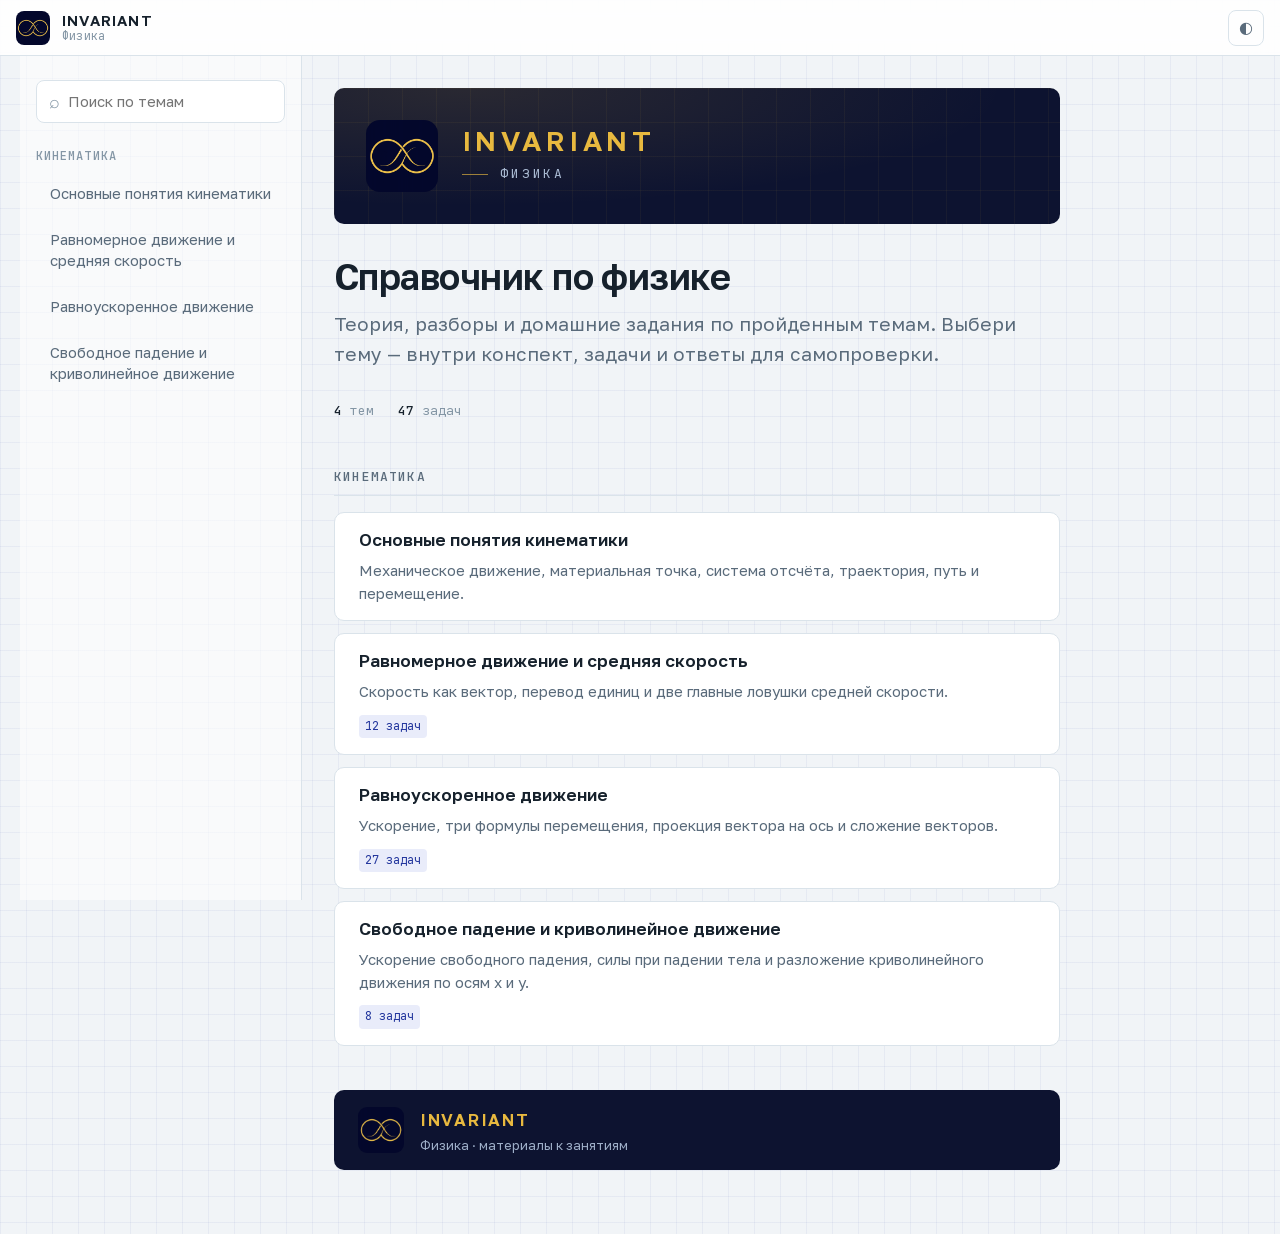
==== docs/index.html @ 94733cb0 "Тема: свободное падение и криволинейное движение Публикация полного проекта (темы, скрипты сборки, C" ====
<!doctype html>
<html lang="ru" class="is-index">
<head>
<meta charset="utf-8">
<meta name="viewport" content="width=device-width, initial-scale=1">
<title>INVARIANT — справочник по физике</title>
<link rel="stylesheet" href="assets/fonts.css">
<link rel="stylesheet" href="assets/style.css">
<link rel="icon" href="assets/img/logo-mark.png">
<link rel="apple-touch-icon" href="assets/img/logo-mark.png">
<meta name="theme-color" content="#0d1330">
</head>
<body>
<header class="topbar">
<button class="icon-btn menu-btn" id="menu-btn" aria-label="Открыть список тем" aria-expanded="false">☰</button>
<a class="brand" href="index.html">
  <img class="brand-logo" src="assets/img/logo-mark.png" alt="" width="34" height="34">
  <span class="brand-text">INVARIANT<span class="brand-sub">Физика</span></span>
</a>
<div class="topbar-right">
<button class="icon-btn" id="theme-btn" aria-label="Сменить оформление">◐</button>
</div>
</header>
<div class="shell">
<nav class="sidebar" id="sidebar" aria-label="Разделы">
<div class="nav-inner">
<label class="search-box">
  <span class="search-icon" aria-hidden="true">⌕</span>
  <input type="search" id="nav-search" placeholder="Поиск по темам" autocomplete="off" aria-label="Поиск по темам">
</label>
<div id="nav-list"><div class="nav-group"><h3>Кинематика</h3><ul><li><a href="t/kinematika/osnovnye-ponyatiya.html">Основные понятия кинематики</a></li><li><a href="t/kinematika/srednyaya-skorost.html">Равномерное движение и средняя скорость</a></li><li><a href="t/kinematika/ravnouskorennoe-dvizhenie.html">Равноускоренное движение</a></li><li><a href="t/kinematika/svobodnoe-padenie-i-krivolineynoe-dvizhenie.html">Свободное падение и криволинейное движение</a></li></ul></div></div>
<p class="nav-empty" id="nav-empty" hidden>Ничего не нашлось</p>
</div>
</nav>
<main class="content">
<div class="cover">
  <img class="cover-logo" src="assets/img/logo-mark.png" alt="" width="72" height="72">
  <div class="cover-text">
    <span class="cover-name">INVARIANT</span>
    <span class="cover-sub">Физика</span>
  </div>
</div>
<div class="hero">
<h1>Справочник по физике</h1>
<p class="lede">Теория, разборы и домашние задания по пройденным темам.
Выбери тему — внутри конспект, задачи и ответы для самопроверки.</p>
<p class="stats"><span><b>4</b> тем</span><span><b>47</b> задач</span></p>
</div>
<section class="index-group"><h2>Кинематика</h2><div class="cards"><a class="card" href="t/kinematika/osnovnye-ponyatiya.html"><span class="card-title">Основные понятия кинематики</span><span class="card-sum">Механическое движение, материальная точка, система отсчёта, траектория, путь и перемещение.</span></a><a class="card" href="t/kinematika/srednyaya-skorost.html"><span class="card-title">Равномерное движение и средняя скорость</span><span class="card-sum">Скорость как вектор, перевод единиц и две главные ловушки средней скорости.</span><span class="card-meta"><span class="chip">12 задач</span></span></a><a class="card" href="t/kinematika/ravnouskorennoe-dvizhenie.html"><span class="card-title">Равноускоренное движение</span><span class="card-sum">Ускорение, три формулы перемещения, проекция вектора на ось и сложение векторов.</span><span class="card-meta"><span class="chip">27 задач</span></span></a><a class="card" href="t/kinematika/svobodnoe-padenie-i-krivolineynoe-dvizhenie.html"><span class="card-title">Свободное падение и криволинейное движение</span><span class="card-sum">Ускорение свободного падения, силы при падении тела и разложение криволинейного движения по осям x и y.</span><span class="card-meta"><span class="chip">8 задач</span></span></a></div></section>
<aside class="signature">
<img class="sig-logo" src="assets/img/logo-mark.png" alt="" width="46" height="46">
<div class="sig-text">
  <span class="sig-name">INVARIANT</span>
  <span class="sig-sub">Физика · материалы к занятиям</span>
</div>
</aside>
</main>
</div>
<div class="scrim" id="scrim" hidden></div>
<script src="assets/app.js"></script>
</body>
</html>
---- docs/assets/fonts.css ----
/* cyrillic-ext */
@font-face {
  font-family: 'Golos Text';
  font-style: normal;
  font-weight: 400;
  font-display: swap;
  src: url(fonts/golos-b06cf9da.woff2) format('woff2');
  unicode-range: U+0460-052F, U+1C80-1C8A, U+20B4, U+2DE0-2DFF, U+A640-A69F, U+FE2E-FE2F;
}
/* cyrillic */
@font-face {
  font-family: 'Golos Text';
  font-style: normal;
  font-weight: 400;
  font-display: swap;
  src: url(fonts/golos-721d016b.woff2) format('woff2');
  unicode-range: U+0301, U+0400-045F, U+0490-0491, U+04B0-04B1, U+2116;
}
/* latin-ext */
@font-face {
  font-family: 'Golos Text';
  font-style: normal;
  font-weight: 400;
  font-display: swap;
  src: url(fonts/golos-52fc06f2.woff2) format('woff2');
  unicode-range: U+0100-02BA, U+02BD-02C5, U+02C7-02CC, U+02CE-02D7, U+02DD-02FF, U+0304, U+0308, U+0329, U+1D00-1DBF, U+1E00-1E9F, U+1EF2-1EFF, U+2020, U+20A0-20AB, U+20AD-20C0, U+2113, U+2C60-2C7F, U+A720-A7FF;
}
/* latin */
@font-face {
  font-family: 'Golos Text';
  font-style: normal;
  font-weight: 400;
  font-display: swap;
  src: url(fonts/golos-65c68b11.woff2) format('woff2');
  unicode-range: U+0000-00FF, U+0131, U+0152-0153, U+02BB-02BC, U+02C6, U+02DA, U+02DC, U+0304, U+0308, U+0329, U+2000-206F, U+20AC, U+2122, U+2191, U+2193, U+2212, U+2215, U+FEFF, U+FFFD;
}
/* cyrillic-ext */
@font-face {
  font-family: 'Golos Text';
  font-style: normal;
  font-weight: 500;
  font-display: swap;
  src: url(fonts/golos-b06cf9da.woff2) format('woff2');
  unicode-range: U+0460-052F, U+1C80-1C8A, U+20B4, U+2DE0-2DFF, U+A640-A69F, U+FE2E-FE2F;
}
/* cyrillic */
@font-face {
  font-family: 'Golos Text';
  font-style: normal;
  font-weight: 500;
  font-display: swap;
  src: url(fonts/golos-721d016b.woff2) format('woff2');
  unicode-range: U+0301, U+0400-045F, U+0490-0491, U+04B0-04B1, U+2116;
}
/* latin-ext */
@font-face {
  font-family: 'Golos Text';
  font-style: normal;
  font-weight: 500;
  font-display: swap;
  src: url(fonts/golos-52fc06f2.woff2) format('woff2');
  unicode-range: U+0100-02BA, U+02BD-02C5, U+02C7-02CC, U+02CE-02D7, U+02DD-02FF, U+0304, U+0308, U+0329, U+1D00-1DBF, U+1E00-1E9F, U+1EF2-1EFF, U+2020, U+20A0-20AB, U+20AD-20C0, U+2113, U+2C60-2C7F, U+A720-A7FF;
}
/* latin */
@font-face {
  font-family: 'Golos Text';
  font-style: normal;
  font-weight: 500;
  font-display: swap;
  src: url(fonts/golos-65c68b11.woff2) format('woff2');
  unicode-range: U+0000-00FF, U+0131, U+0152-0153, U+02BB-02BC, U+02C6, U+02DA, U+02DC, U+0304, U+0308, U+0329, U+2000-206F, U+20AC, U+2122, U+2191, U+2193, U+2212, U+2215, U+FEFF, U+FFFD;
}
/* cyrillic-ext */
@font-face {
  font-family: 'Golos Text';
  font-style: normal;
  font-weight: 600;
  font-display: swap;
  src: url(fonts/golos-b06cf9da.woff2) format('woff2');
  unicode-range: U+0460-052F, U+1C80-1C8A, U+20B4, U+2DE0-2DFF, U+A640-A69F, U+FE2E-FE2F;
}
/* cyrillic */
@font-face {
  font-family: 'Golos Text';
  font-style: normal;
  font-weight: 600;
  font-display: swap;
  src: url(fonts/golos-721d016b.woff2) format('woff2');
  unicode-range: U+0301, U+0400-045F, U+0490-0491, U+04B0-04B1, U+2116;
}
/* latin-ext */
@font-face {
  font-family: 'Golos Text';
  font-style: normal;
  font-weight: 600;
  font-display: swap;
  src: url(fonts/golos-52fc06f2.woff2) format('woff2');
  unicode-range: U+0100-02BA, U+02BD-02C5, U+02C7-02CC, U+02CE-02D7, U+02DD-02FF, U+0304, U+0308, U+0329, U+1D00-1DBF, U+1E00-1E9F, U+1EF2-1EFF, U+2020, U+20A0-20AB, U+20AD-20C0, U+2113, U+2C60-2C7F, U+A720-A7FF;
}
/* latin */
@font-face {
  font-family: 'Golos Text';
  font-style: normal;
  font-weight: 600;
  font-display: swap;
  src: url(fonts/golos-65c68b11.woff2) format('woff2');
  unicode-range: U+0000-00FF, U+0131, U+0152-0153, U+02BB-02BC, U+02C6, U+02DA, U+02DC, U+0304, U+0308, U+0329, U+2000-206F, U+20AC, U+2122, U+2191, U+2193, U+2212, U+2215, U+FEFF, U+FFFD;
}
/* cyrillic-ext */
@font-face {
  font-family: 'Golos Text';
  font-style: normal;
  font-weight: 700;
  font-display: swap;
  src: url(fonts/golos-b06cf9da.woff2) format('woff2');
  unicode-range: U+0460-052F, U+1C80-1C8A, U+20B4, U+2DE0-2DFF, U+A640-A69F, U+FE2E-FE2F;
}
/* cyrillic */
@font-face {
  font-family: 'Golos Text';
  font-style: normal;
  font-weight: 700;
  font-display: swap;
  src: url(fonts/golos-721d016b.woff2) format('woff2');
  unicode-range: U+0301, U+0400-045F, U+0490-0491, U+04B0-04B1, U+2116;
}
/* latin-ext */
@font-face {
  font-family: 'Golos Text';
  font-style: normal;
  font-weight: 700;
  font-display: swap;
  src: url(fonts/golos-52fc06f2.woff2) format('woff2');
  unicode-range: U+0100-02BA, U+02BD-02C5, U+02C7-02CC, U+02CE-02D7, U+02DD-02FF, U+0304, U+0308, U+0329, U+1D00-1DBF, U+1E00-1E9F, U+1EF2-1EFF, U+2020, U+20A0-20AB, U+20AD-20C0, U+2113, U+2C60-2C7F, U+A720-A7FF;
}
/* latin */
@font-face {
  font-family: 'Golos Text';
  font-style: normal;
  font-weight: 700;
  font-display: swap;
  src: url(fonts/golos-65c68b11.woff2) format('woff2');
  unicode-range: U+0000-00FF, U+0131, U+0152-0153, U+02BB-02BC, U+02C6, U+02DA, U+02DC, U+0304, U+0308, U+0329, U+2000-206F, U+20AC, U+2122, U+2191, U+2193, U+2212, U+2215, U+FEFF, U+FFFD;
}
/* cyrillic-ext */
@font-face {
  font-family: 'JetBrains Mono';
  font-style: normal;
  font-weight: 400;
  font-display: swap;
  src: url(fonts/jbmono-982bf4a9.woff2) format('woff2');
  unicode-range: U+0460-052F, U+1C80-1C8A, U+20B4, U+2DE0-2DFF, U+A640-A69F, U+FE2E-FE2F;
}
/* cyrillic */
@font-face {
  font-family: 'JetBrains Mono';
  font-style: normal;
  font-weight: 400;
  font-display: swap;
  src: url(fonts/jbmono-ffa6bbab.woff2) format('woff2');
  unicode-range: U+0301, U+0400-045F, U+0490-0491, U+04B0-04B1, U+2116;
}
/* greek */
@font-face {
  font-family: 'JetBrains Mono';
  font-style: normal;
  font-weight: 400;
  font-display: swap;
  src: url(fonts/jbmono-9cb20f35.woff2) format('woff2');
  unicode-range: U+0370-0377, U+037A-037F, U+0384-038A, U+038C, U+038E-03A1, U+03A3-03FF;
}
/* vietnamese */
@font-face {
  font-family: 'JetBrains Mono';
  font-style: normal;
  font-weight: 400;
  font-display: swap;
  src: url(fonts/jbmono-8ea5e194.woff2) format('woff2');
  unicode-range: U+0102-0103, U+0110-0111, U+0128-0129, U+0168-0169, U+01A0-01A1, U+01AF-01B0, U+0300-0301, U+0303-0304, U+0308-0309, U+0323, U+0329, U+1EA0-1EF9, U+20AB;
}
/* latin-ext */
@font-face {
  font-family: 'JetBrains Mono';
  font-style: normal;
  font-weight: 400;
  font-display: swap;
  src: url(fonts/jbmono-76306ee8.woff2) format('woff2');
  unicode-range: U+0100-02BA, U+02BD-02C5, U+02C7-02CC, U+02CE-02D7, U+02DD-02FF, U+0304, U+0308, U+0329, U+1D00-1DBF, U+1E00-1E9F, U+1EF2-1EFF, U+2020, U+20A0-20AB, U+20AD-20C0, U+2113, U+2C60-2C7F, U+A720-A7FF;
}
/* latin */
@font-face {
  font-family: 'JetBrains Mono';
  font-style: normal;
  font-weight: 400;
  font-display: swap;
  src: url(fonts/jbmono-1cd702cd.woff2) format('woff2');
  unicode-range: U+0000-00FF, U+0131, U+0152-0153, U+02BB-02BC, U+02C6, U+02DA, U+02DC, U+0304, U+0308, U+0329, U+2000-206F, U+20AC, U+2122, U+2191, U+2193, U+2212, U+2215, U+FEFF, U+FFFD;
}
/* cyrillic-ext */
@font-face {
  font-family: 'JetBrains Mono';
  font-style: normal;
  font-weight: 500;
  font-display: swap;
  src: url(fonts/jbmono-982bf4a9.woff2) format('woff2');
  unicode-range: U+0460-052F, U+1C80-1C8A, U+20B4, U+2DE0-2DFF, U+A640-A69F, U+FE2E-FE2F;
}
/* cyrillic */
@font-face {
  font-family: 'JetBrains Mono';
  font-style: normal;
  font-weight: 500;
  font-display: swap;
  src: url(fonts/jbmono-ffa6bbab.woff2) format('woff2');
  unicode-range: U+0301, U+0400-045F, U+0490-0491, U+04B0-04B1, U+2116;
}
/* greek */
@font-face {
  font-family: 'JetBrains Mono';
  font-style: normal;
  font-weight: 500;
  font-display: swap;
  src: url(fonts/jbmono-9cb20f35.woff2) format('woff2');
  unicode-range: U+0370-0377, U+037A-037F, U+0384-038A, U+038C, U+038E-03A1, U+03A3-03FF;
}
/* vietnamese */
@font-face {
  font-family: 'JetBrains Mono';
  font-style: normal;
  font-weight: 500;
  font-display: swap;
  src: url(fonts/jbmono-8ea5e194.woff2) format('woff2');
  unicode-range: U+0102-0103, U+0110-0111, U+0128-0129, U+0168-0169, U+01A0-01A1, U+01AF-01B0, U+0300-0301, U+0303-0304, U+0308-0309, U+0323, U+0329, U+1EA0-1EF9, U+20AB;
}
/* latin-ext */
@font-face {
  font-family: 'JetBrains Mono';
  font-style: normal;
  font-weight: 500;
  font-display: swap;
  src: url(fonts/jbmono-76306ee8.woff2) format('woff2');
  unicode-range: U+0100-02BA, U+02BD-02C5, U+02C7-02CC, U+02CE-02D7, U+02DD-02FF, U+0304, U+0308, U+0329, U+1D00-1DBF, U+1E00-1E9F, U+1EF2-1EFF, U+2020, U+20A0-20AB, U+20AD-20C0, U+2113, U+2C60-2C7F, U+A720-A7FF;
}
/* latin */
@font-face {
  font-family: 'JetBrains Mono';
  font-style: normal;
  font-weight: 500;
  font-display: swap;
  src: url(fonts/jbmono-1cd702cd.woff2) format('woff2');
  unicode-range: U+0000-00FF, U+0131, U+0152-0153, U+02BB-02BC, U+02C6, U+02DA, U+02DC, U+0304, U+0308, U+0329, U+2000-206F, U+20AC, U+2122, U+2191, U+2193, U+2212, U+2215, U+FEFF, U+FFFD;
}
---- docs/assets/style.css ----
/* ============================================================
   Справочник по физике — оформление
   Палитра: холодная бумага, графитовые чернила, ультрамарин,
   охра для ответов.
   ============================================================ */

:root {
  --paper:        #f1f4f7;
  --surface:      #ffffff;
  --surface-2:    #f7f9fb;
  --ink:          #16212c;
  --ink-soft:     #5a6b7b;
  --ink-faint:    #8496a5;
  --line:         #dae3ea;
  --line-soft:    #e8eef3;
  --accent:       #24379e;
  --accent-soft:  #e9ecfa;
  --ochre:        #8f4d0e;
  --ochre-soft:   #fbf1e4;
  --ochre-line:   #e6d0b4;
  --grid:         rgba(36, 55, 158, .055);

  /* Фирменные цвета INVARIANT — одинаковы в обеих темах */
  --brand-navy:   #0d1330;
  --brand-gold:   #e8b93f;

  --font-text: 'Golos Text', -apple-system, BlinkMacSystemFont, 'Segoe UI', system-ui, sans-serif;
  --font-mono: 'JetBrains Mono', ui-monospace, 'SF Mono', Menlo, monospace;

  --fs-xs:   .75rem;
  --fs-sm:   .8125rem;
  --fs-ui:   .9375rem;
  --fs-base: 1.0625rem;
  --fs-lg:   1.1875rem;
  --fs-h3:   1.25rem;
  --fs-h2:   1.5rem;
  --fs-h1:   2rem;

  --sp-1: .25rem;  --sp-2: .5rem;   --sp-3: .75rem;
  --sp-4: 1rem;    --sp-5: 1.5rem;  --sp-6: 2rem;
  --sp-7: 2.75rem; --sp-8: 4rem;

  --radius: 10px;
  --topbar-h: 56px;
  --sidebar-w: 282px;
  --measure: 66ch;
}

/* ---- тёмная тема: только токены -------------------------- */

@media (prefers-color-scheme: dark) {
  :root {
    --paper:       #0c1218;
    --surface:     #121b24;
    --surface-2:   #16212b;
    --ink:         #d9e3ec;
    --ink-soft:    #8ea0b1;
    --ink-faint:   #6b7d8d;
    --line:        #24313d;
    --line-soft:   #1c2833;
    --accent:      #93a8ff;
    --accent-soft: #1a2340;
    --ochre:       #dc9a5c;
    --ochre-soft:  #241b12;
    --ochre-line:  #3d2e1d;
    --grid:        rgba(147, 168, 255, .05);
  }
}

:root[data-theme="dark"] {
  --paper:       #0c1218;
  --surface:     #121b24;
  --surface-2:   #16212b;
  --ink:         #d9e3ec;
  --ink-soft:    #8ea0b1;
  --ink-faint:   #6b7d8d;
  --line:        #24313d;
  --line-soft:   #1c2833;
  --accent:      #93a8ff;
  --accent-soft: #1a2340;
  --ochre:       #dc9a5c;
  --ochre-soft:  #241b12;
  --ochre-line:  #3d2e1d;
  --grid:        rgba(147, 168, 255, .05);
}

:root[data-theme="light"] {
  --paper:       #f1f4f7;
  --surface:     #ffffff;
  --surface-2:   #f7f9fb;
  --ink:         #16212c;
  --ink-soft:    #5a6b7b;
  --ink-faint:   #8496a5;
  --line:        #dae3ea;
  --line-soft:   #e8eef3;
  --accent:      #24379e;
  --accent-soft: #e9ecfa;
  --ochre:       #8f4d0e;
  --ochre-soft:  #fbf1e4;
  --ochre-line:  #e6d0b4;
  --grid:        rgba(36, 55, 158, .055);
}

/* ---- основа ---------------------------------------------- */

* { box-sizing: border-box; }

body {
  margin: 0;
  background-color: var(--paper);
  background-image:
    repeating-linear-gradient(to right,  var(--grid) 0 1px, transparent 1px 26px),
    repeating-linear-gradient(to bottom, var(--grid) 0 1px, transparent 1px 26px);
  color: var(--ink);
  font-family: var(--font-text);
  font-size: var(--fs-base);
  line-height: 1.65;
  -webkit-font-smoothing: antialiased;
  text-rendering: optimizeLegibility;
}

a { color: var(--accent); text-decoration-thickness: 1px; text-underline-offset: 2px; }

:focus-visible {
  outline: 2px solid var(--accent);
  outline-offset: 2px;
  border-radius: 3px;
}

/* ---- верхняя панель -------------------------------------- */

.topbar {
  position: sticky;
  top: 0;
  z-index: 40;
  height: var(--topbar-h);
  display: flex;
  align-items: center;
  gap: var(--sp-3);
  padding: 0 var(--sp-4);
  background: color-mix(in srgb, var(--surface) 88%, transparent);
  backdrop-filter: blur(10px);
  border-bottom: 1px solid var(--line);
}

.brand {
  display: flex;
  align-items: center;
  gap: var(--sp-3);
  text-decoration: none;
  color: var(--ink);
  font-weight: 600;
}

.brand-logo {
  width: 34px;
  height: 34px;
  flex: none;
  border-radius: 8px;
  display: block;
}

.brand-text { display: flex; flex-direction: column; line-height: 1.2; }
.brand > .brand-text { letter-spacing: .08em; font-size: var(--fs-ui); }
.brand-sub {
  font-family: var(--font-mono);
  font-size: var(--fs-xs);
  font-weight: 400;
  color: var(--ink-faint);
  letter-spacing: .02em;
}

.topbar-right { margin-left: auto; display: flex; gap: var(--sp-2); }

.icon-btn {
  width: 36px; height: 36px;
  display: grid; place-items: center;
  background: transparent;
  border: 1px solid var(--line);
  border-radius: 8px;
  color: var(--ink-soft);
  font-size: 1rem;
  cursor: pointer;
  transition: background .15s, color .15s, border-color .15s;
}
.icon-btn:hover { background: var(--surface-2); color: var(--ink); border-color: var(--ink-faint); }

.menu-btn { display: none; }

/* ---- каркас ---------------------------------------------- */

.shell {
  display: grid;
  grid-template-columns: var(--sidebar-w) minmax(0, 1fr);
  align-items: start;
  max-width: 1240px;
  margin: 0 auto;
}

/* ---- боковая навигация ----------------------------------- */

.sidebar {
  position: sticky;
  top: var(--topbar-h);
  height: calc(100vh - var(--topbar-h));
  overflow-y: auto;
  border-right: 1px solid var(--line);
  padding: var(--sp-5) var(--sp-4) var(--sp-6);
  background: color-mix(in srgb, var(--surface) 55%, transparent);
}

.nav-inner { display: flex; flex-direction: column; gap: var(--sp-5); }

.search-box {
  display: flex;
  align-items: center;
  gap: var(--sp-2);
  padding: 0 var(--sp-3);
  background: var(--surface);
  border: 1px solid var(--line);
  border-radius: 8px;
}
.search-box:focus-within { border-color: var(--accent); box-shadow: 0 0 0 3px var(--accent-soft); }
.search-icon { color: var(--ink-faint); font-size: 1.1rem; }
#nav-search {
  flex: 1;
  min-width: 0;
  padding: var(--sp-2) 0;
  border: 0;
  background: transparent;
  color: var(--ink);
  font: inherit;
  font-size: var(--fs-ui);
}
#nav-search:focus { outline: none; }
#nav-search::-webkit-search-cancel-button { filter: grayscale(1) opacity(.5); }

.nav-group + .nav-group { margin-top: var(--sp-5); }

.nav-group h3 {
  margin: 0 0 var(--sp-2);
  font-family: var(--font-mono);
  font-size: var(--fs-xs);
  font-weight: 500;
  letter-spacing: .09em;
  text-transform: uppercase;
  color: var(--ink-faint);
}

.nav-group ul { list-style: none; margin: 0; padding: 0; display: flex; flex-direction: column; gap: 1px; }

.nav-group a {
  display: block;
  padding: var(--sp-2) var(--sp-3);
  border-radius: 7px;
  color: var(--ink-soft);
  font-size: var(--fs-ui);
  line-height: 1.4;
  text-decoration: none;
  border-left: 2px solid transparent;
  transition: background .13s, color .13s;
}
.nav-group a:hover { background: var(--surface-2); color: var(--ink); }
.nav-group a.active {
  background: var(--accent-soft);
  color: var(--accent);
  border-left-color: var(--accent);
  font-weight: 500;
}

.nav-empty {
  margin: 0;
  font-size: var(--fs-ui);
  color: var(--ink-faint);
}

/* ---- контент --------------------------------------------- */

.content {
  min-width: 0;
  padding: var(--sp-6) var(--sp-6) var(--sp-8);
}

.topic, .hero, .index-group { max-width: var(--measure); }

.eyebrow {
  margin: 0 0 var(--sp-2);
  font-family: var(--font-mono);
  font-size: var(--fs-xs);
  letter-spacing: .09em;
  text-transform: uppercase;
  color: var(--ink-faint);
}

h1 {
  margin: 0 0 var(--sp-3);
  font-size: var(--fs-h1);
  font-weight: 600;
  line-height: 1.15;
  letter-spacing: -.015em;
  text-wrap: balance;
}

.lede {
  margin: 0 0 var(--sp-6);
  font-size: var(--fs-lg);
  line-height: 1.55;
  color: var(--ink-soft);
  text-wrap: pretty;
}

.theory h2, .theory h3, .theory h4 {
  margin: var(--sp-6) 0 var(--sp-3);
  font-weight: 600;
  line-height: 1.25;
  text-wrap: balance;
}
.theory h2 { font-size: var(--fs-h2); }
.theory h3 {
  font-size: var(--fs-h3);
  padding-top: var(--sp-4);
  border-top: 1px solid var(--line-soft);
}
.theory h4 { font-size: var(--fs-lg); }
.theory > *:first-child { margin-top: 0; }

p { margin: 0 0 var(--sp-4); text-wrap: pretty; }

ul, ol { margin: 0 0 var(--sp-4); padding-left: 1.4em; }
li { margin-bottom: var(--sp-2); }
li::marker { color: var(--ink-faint); }

strong { font-weight: 600; }

code {
  font-family: var(--font-mono);
  font-size: .9em;
  padding: .1em .35em;
  background: var(--surface-2);
  border: 1px solid var(--line-soft);
  border-radius: 4px;
}

/* ---- вынос («заметка на полях») -------------------------- */

.note {
  margin: var(--sp-5) 0;
  padding: var(--sp-4) var(--sp-5);
  background: var(--surface);
  border: 1px solid var(--line);
  border-left: 3px solid var(--accent);
  border-radius: 0 var(--radius) var(--radius) 0;
  color: var(--ink-soft);
  font-size: var(--fs-ui);
}
.note > *:last-child { margin-bottom: 0; }
.note .math-block { margin: var(--sp-3) 0; padding: 0; border: 0; background: none; }

/* ---- формулы --------------------------------------------- */

.math {
  font-family: var(--font-mono);
  font-size: .95em;
  white-space: nowrap;
  line-height: 1;               /* дробь в строке не раздвигает абзац */
}

.math-block {
  margin: var(--sp-5) 0;
  padding: var(--sp-5);
  background: var(--surface);
  border: 1px solid var(--line);
  border-radius: var(--radius);
  font-family: var(--font-mono);
  font-size: 1.125rem;
  line-height: 1;
  text-align: center;
  overflow-x: auto;
  overflow-y: hidden;
}

/* Дробь центрируется по математической оси: середина дроби садится на
   середину x-height соседних символов, поэтому «=» оказывается ровно
   напротив дробной черты. */
.m-frac {
  display: inline-flex;
  flex-direction: column;
  align-items: center;
  justify-content: center;
  vertical-align: middle;
  margin: 0 .22em;
  line-height: 1.2;
  text-align: center;
}
.m-num { padding: 0 .35em .12em; border-bottom: 1.3px solid currentColor; }
.m-den { padding: .12em .35em 0; }

.m-sqrt { display: inline-flex; align-items: stretch; vertical-align: middle; }
.m-radic { font-size: 1.15em; line-height: 1.1; }
.m-rad { border-top: 1.3px solid currentColor; padding: .12em .18em 0; margin-left: -.06em; }

/* Стрелка вектора: отдельным слоем над символом, базовая линия не съезжает */
.m-vec { position: relative; display: inline-block; }
.m-vec::after {
  content: "→";
  position: absolute;
  left: 0; right: 0;
  top: -.58em;
  font-size: .6em;
  line-height: 1;
  text-align: center;
  transform: scaleX(1.25);
  pointer-events: none;
}

/* Единицы измерения: [м/с] */
.unit {
  font-family: var(--font-mono);
  font-size: .82em;
  color: var(--ink-faint);
  white-space: nowrap;
  margin-left: .5em;
}

.m-text { font-family: var(--font-text); font-size: .95em; }
.m-gap   { display: inline-block; width: 2.2em; }
.m-gap-s { display: inline-block; width: 1.1em; }
.m-thin  { display: inline-block; width: .18em; }

.math sub, .math sup,
.math-block sub, .math-block sup { font-size: .68em; line-height: 0; }

/* ---- рисунки --------------------------------------------- */

.fig {
  margin: var(--sp-5) 0;
  padding: var(--sp-4) var(--sp-4) var(--sp-3);
  background: var(--surface);
  border: 1px solid var(--line);
  border-radius: var(--radius);
}

.fig svg {
  display: block;
  width: 100%;
  height: auto;
  color: var(--ink);
  overflow: visible;
}

.fig figcaption {
  margin-top: var(--sp-3);
  padding-top: var(--sp-3);
  border-top: 1px solid var(--line-soft);
  font-size: var(--fs-sm);
  line-height: 1.45;
  color: var(--ink-faint);
  text-wrap: pretty;
}

.fig-line   { stroke: currentColor; stroke-width: 2; stroke-linecap: round; fill: none; }
.fig-accent { stroke: var(--accent); stroke-width: 2.2; stroke-linecap: round; fill: none; }
.fig-fill        { fill: currentColor; stroke: none; }
.fig-fill-accent { fill: var(--accent); stroke: none; }

/* Стрелки задаются атрибутом marker-end прямо в SVG: url(#…) из внешнего
   CSS-файла резолвится относительно самой таблицы стилей и не находит маркер. */

.fig-t {
  fill: var(--ink-soft);
  stroke: none;
  font-family: var(--font-text);
  font-size: 13px;
}
.fig-t-mid { text-anchor: middle; }
.fig-t-accent { fill: var(--accent); }

/* ---- таблицы --------------------------------------------- */

.table-wrap { margin: var(--sp-5) 0; overflow-x: auto; }

table {
  width: 100%;
  border-collapse: collapse;
  font-size: var(--fs-ui);
}

th, td {
  padding: var(--sp-3);
  text-align: left;
  vertical-align: top;
  border-bottom: 1px solid var(--line-soft);
}

thead th {
  border-bottom: 2px solid var(--line);
  font-family: var(--font-mono);
  font-size: var(--fs-xs);
  font-weight: 500;
  letter-spacing: .05em;
  text-transform: uppercase;
  color: var(--ink-soft);
  white-space: nowrap;
}

tbody tr:last-child td { border-bottom: 0; }
tbody td:first-child { font-weight: 500; }

/* ---- задачи ---------------------------------------------- */

.tasks { margin-top: var(--sp-7); }

.section-head {
  display: flex;
  align-items: baseline;
  justify-content: space-between;
  gap: var(--sp-3);
  margin: 0 0 var(--sp-5);
  padding-bottom: var(--sp-3);
  border-bottom: 2px solid var(--ink);
  font-size: var(--fs-h2);
  font-weight: 600;
}
.section-kicker { letter-spacing: -.01em; }
.task-count {
  font-family: var(--font-mono);
  font-size: var(--fs-sm);
  font-weight: 400;
  color: var(--ink-faint);
  font-variant-numeric: tabular-nums;
  white-space: nowrap;
}

.task-group {
  margin: var(--sp-6) 0 var(--sp-4);
  font-family: var(--font-mono);
  font-size: var(--fs-sm);
  font-weight: 500;
  letter-spacing: .05em;
  text-transform: uppercase;
  color: var(--ink-soft);
}

.task {
  display: grid;
  grid-template-columns: 2.5rem minmax(0, 1fr);
  gap: var(--sp-3);
  padding: var(--sp-4) 0;
  border-top: 1px solid var(--line-soft);
}
.task:first-of-type { border-top: 0; }

.task-num {
  font-family: var(--font-mono);
  font-size: var(--fs-sm);
  font-variant-numeric: tabular-nums;
  color: var(--accent);
  padding-top: .2em;
}

.task-body { min-width: 0; }

/* ---- ответы ---------------------------------------------- */

.answers { margin-top: var(--sp-7); }

.answers-toggle {
  width: 100%;
  display: flex;
  align-items: center;
  gap: var(--sp-3);
  padding: var(--sp-4) var(--sp-5);
  background: var(--ochre-soft);
  border: 1px solid var(--ochre-line);
  border-radius: var(--radius);
  color: var(--ochre);
  font: inherit;
  text-align: left;
  cursor: pointer;
  transition: border-color .15s;
}
.answers-toggle:hover { border-color: var(--ochre); }

.answers-label { font-weight: 600; }
.answers-hint {
  font-size: var(--fs-sm);
  color: var(--ink-faint);
  margin-left: auto;
}
.chev { transition: transform .2s ease; font-size: .85em; }
.answers-toggle[aria-expanded="true"] .chev { transform: rotate(180deg); }
.answers-toggle[aria-expanded="true"] { border-radius: var(--radius) var(--radius) 0 0; }

.answers-list {
  list-style: none;
  margin: 0;
  padding: var(--sp-4) var(--sp-5);
  border: 1px solid var(--ochre-line);
  border-top: 0;
  border-radius: 0 0 var(--radius) var(--radius);
  background: var(--surface);
}
.answers-list li {
  display: grid;
  grid-template-columns: 2rem minmax(0, 1fr);
  gap: var(--sp-3);
  padding: var(--sp-2) 0;
  margin: 0;
  border-top: 1px solid var(--line-soft);
}
.answers-list li:first-child { border-top: 0; }
.ans-num {
  font-family: var(--font-mono);
  font-size: var(--fs-sm);
  font-variant-numeric: tabular-nums;
  color: var(--ochre);
  padding-top: .15em;
}
.ans-body { min-width: 0; }

/* ---- подвал ---------------------------------------------- */

.page-foot {
  display: flex;
  align-items: center;
  justify-content: space-between;
  gap: var(--sp-4);
  max-width: var(--measure);
  margin-top: var(--sp-8);
  padding-top: var(--sp-4);
  border-top: 1px solid var(--line);
  font-size: var(--fs-ui);
}
.link-btn {
  background: none;
  border: 0;
  padding: 0;
  color: var(--accent);
  font: inherit;
  font-size: var(--fs-ui);
  cursor: pointer;
  text-decoration: underline;
  text-underline-offset: 2px;
}

/* ---- бренд: баннер и подпись ------------------------------ */

/* Обложка главной: фирменные цвета, знак ∞ и едва различимая сетка
   в духе классной доски. */
.cover {
  position: relative;
  display: flex;
  align-items: center;
  gap: var(--sp-5);
  max-width: var(--measure);
  margin-bottom: var(--sp-6);
  padding: var(--sp-6) var(--sp-6);
  border-radius: var(--radius);
  overflow: hidden;
  background-color: var(--brand-navy);
  background-image:
    radial-gradient(120% 140% at 18% 0%, rgba(232, 185, 63, .13), transparent 62%),
    repeating-linear-gradient(to right,  rgba(232, 185, 63, .05) 0 1px, transparent 1px 34px),
    repeating-linear-gradient(to bottom, rgba(232, 185, 63, .05) 0 1px, transparent 1px 34px);
}

.cover-logo {
  width: 72px;
  height: 72px;
  flex: none;
  border-radius: 14px;
  display: block;
}

.cover-text { display: flex; flex-direction: column; gap: var(--sp-2); min-width: 0; }

.cover-name {
  font-size: 1.75rem;
  font-weight: 600;
  line-height: 1;
  letter-spacing: .16em;
  color: var(--brand-gold);
}

.cover-sub {
  display: flex;
  align-items: center;
  gap: var(--sp-3);
  font-family: var(--font-mono);
  font-size: var(--fs-sm);
  letter-spacing: .22em;
  text-transform: uppercase;
  color: #a9bad2;
}
.cover-sub::before {
  content: "";
  width: 26px;
  height: 1px;
  background: var(--brand-gold);
  opacity: .65;
  flex: none;
}

.signature {
  display: flex;
  align-items: center;
  gap: var(--sp-4);
  max-width: var(--measure);
  margin-top: var(--sp-7);
  padding: var(--sp-4) var(--sp-5);
  background: var(--brand-navy);
  border-radius: var(--radius);
  color: #e7ecf5;
}

.sig-logo { width: 46px; height: 46px; flex: none; border-radius: 9px; display: block; }

.sig-text { display: flex; flex-direction: column; gap: 2px; min-width: 0; }

.sig-name {
  font-weight: 600;
  letter-spacing: .1em;
  color: var(--brand-gold);
}

.sig-sub {
  font-size: var(--fs-sm);
  line-height: 1.4;
  color: #9fb0c9;
}

/* ---- главная --------------------------------------------- */

.hero { margin-bottom: var(--sp-7); }
.hero h1 { font-size: 2.25rem; }

.stats {
  display: flex;
  gap: var(--sp-5);
  margin: 0;
  font-family: var(--font-mono);
  font-size: var(--fs-sm);
  color: var(--ink-faint);
  font-variant-numeric: tabular-nums;
}
.stats b { color: var(--ink); font-weight: 500; }

.index-group + .index-group { margin-top: var(--sp-7); }

.index-group h2 {
  margin: 0 0 var(--sp-4);
  padding-bottom: var(--sp-2);
  border-bottom: 1px solid var(--line);
  font-family: var(--font-mono);
  font-size: var(--fs-sm);
  font-weight: 500;
  letter-spacing: .09em;
  text-transform: uppercase;
  color: var(--ink-soft);
}

.cards { display: flex; flex-direction: column; gap: var(--sp-3); }

.card {
  display: flex;
  flex-direction: column;
  gap: var(--sp-2);
  padding: var(--sp-4) var(--sp-5);
  background: var(--surface);
  border: 1px solid var(--line);
  border-radius: var(--radius);
  text-decoration: none;
  color: var(--ink);
  transition: border-color .15s, transform .15s;
}
.card:hover { border-color: var(--accent); transform: translateY(-1px); }

.card-title { font-weight: 600; line-height: 1.3; }
.card-sum { font-size: var(--fs-ui); color: var(--ink-soft); line-height: 1.5; }
.card-meta { display: flex; gap: var(--sp-2); margin-top: var(--sp-1); }

.chip {
  font-family: var(--font-mono);
  font-size: var(--fs-xs);
  padding: .15em .5em;
  border-radius: 4px;
  background: var(--accent-soft);
  color: var(--accent);
  font-variant-numeric: tabular-nums;
}

/* ---- мобильные ------------------------------------------- */

.scrim {
  position: fixed;
  inset: 0;
  z-index: 45;
  background: rgba(10, 16, 22, .5);
  border: 0;
}

@media (max-width: 900px) {
  .menu-btn { display: grid; }

  .shell { grid-template-columns: minmax(0, 1fr); }

  .sidebar {
    position: fixed;
    top: 0;
    left: 0;
    z-index: 50;
    width: min(320px, 86vw);
    height: 100vh;
    padding-top: var(--sp-5);
    background: var(--surface);
    transform: translateX(-102%);
    transition: transform .22s ease;
  }
  .sidebar.open { transform: none; box-shadow: 0 0 40px rgba(0, 0, 0, .25); }

  .content { padding: var(--sp-5) var(--sp-4) var(--sp-8); }
  h1 { font-size: 1.625rem; }
  .hero h1 { font-size: 1.75rem; }
  .task { grid-template-columns: 1.9rem minmax(0, 1fr); gap: var(--sp-2); }
  .answers-hint { display: none; }
  .cover { flex-direction: column; align-items: flex-start; gap: var(--sp-4); padding: var(--sp-5); }
  .cover-logo { width: 56px; height: 56px; }
  .cover-name { font-size: 1.4rem; }
  .answers-toggle, .answers-list, .note, .math-block { padding-left: var(--sp-4); padding-right: var(--sp-4); }
}

@media (prefers-reduced-motion: reduce) {
  * { transition: none !important; animation: none !important; }
}

/* ---- печать ---------------------------------------------- */

@media print {
  :root { --ink: #000; --ink-soft: #333; --line: #bbb; --accent: #000; --ochre: #333; }

  body { background: #fff; font-size: 11.5pt; }
  .topbar, .sidebar, .scrim, .page-foot, .answers-hint, .chev { display: none !important; }
  .shell { display: block; max-width: none; }
  .content { padding: 0; }
  .topic, .hero, .index-group { max-width: none; }

  .task { break-inside: avoid; padding: .55rem 0; }
  .note, .math-block { break-inside: avoid; background: #fff; }

  /* Подпись автора остаётся на распечатке, но без заливки */
  .cover { display: none !important; }
  .signature {
    background: #fff;
    color: #000;
    border: 1px solid #bbb;
    padding: .5rem .75rem;
    margin-top: 1.5rem;
    break-inside: avoid;
  }
  .sig-logo { width: 34px; height: 34px; }
  .sig-name { color: #000; }
  .sig-sub  { color: #444; }

  .answers { break-before: page; }
  .answers-list { display: block !important; border: 0; padding: 0; }
  .answers-toggle { background: #fff; border: 0; border-bottom: 2px solid #000; padding-left: 0; border-radius: 0; }

  a { color: #000; text-decoration: none; }
}
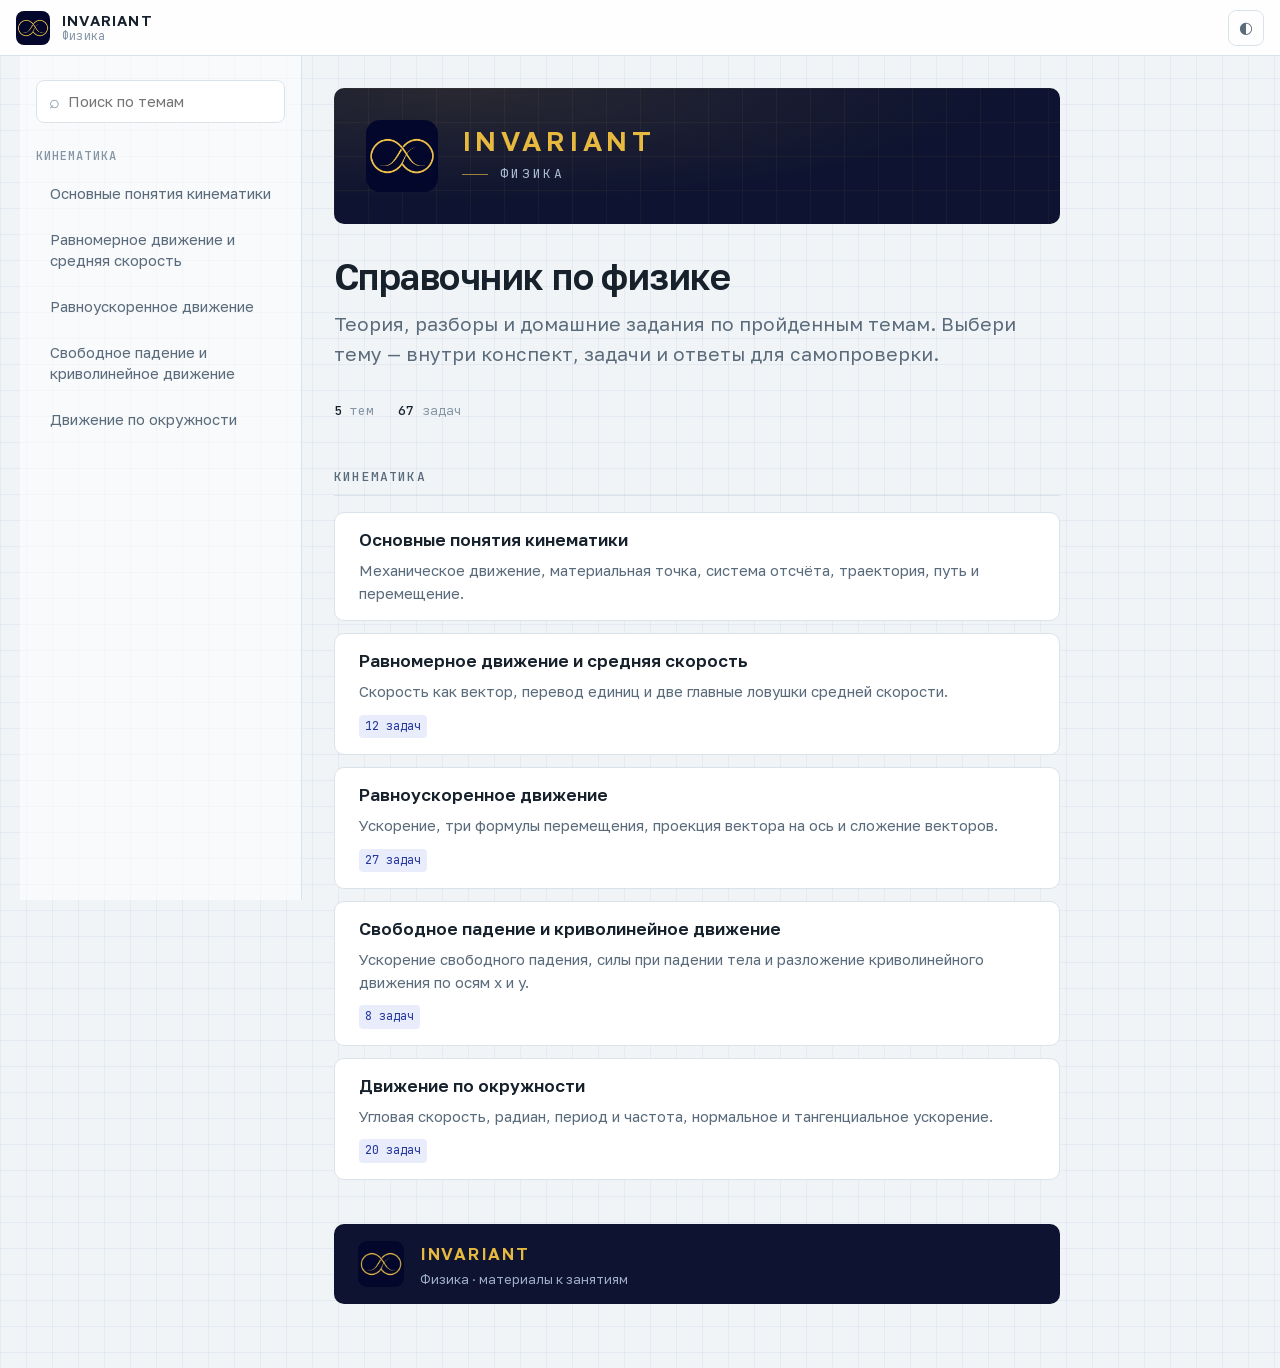
==== commit 4620480b: "Тема: движение по окружности Угловая скорость, радиан (2π рад = 360°), период, частота, нормальное и" ====
--- a/docs/index.html
+++ b/docs/index.html
@@ -28,7 +28,7 @@
   <span class="search-icon" aria-hidden="true">⌕</span>
   <input type="search" id="nav-search" placeholder="Поиск по темам" autocomplete="off" aria-label="Поиск по темам">
 </label>
-<div id="nav-list"><div class="nav-group"><h3>Кинематика</h3><ul><li><a href="t/kinematika/osnovnye-ponyatiya.html">Основные понятия кинематики</a></li><li><a href="t/kinematika/srednyaya-skorost.html">Равномерное движение и средняя скорость</a></li><li><a href="t/kinematika/ravnouskorennoe-dvizhenie.html">Равноускоренное движение</a></li><li><a href="t/kinematika/svobodnoe-padenie-i-krivolineynoe-dvizhenie.html">Свободное падение и криволинейное движение</a></li></ul></div></div>
+<div id="nav-list"><div class="nav-group"><h3>Кинематика</h3><ul><li><a href="t/kinematika/osnovnye-ponyatiya.html">Основные понятия кинематики</a></li><li><a href="t/kinematika/srednyaya-skorost.html">Равномерное движение и средняя скорость</a></li><li><a href="t/kinematika/ravnouskorennoe-dvizhenie.html">Равноускоренное движение</a></li><li><a href="t/kinematika/svobodnoe-padenie-i-krivolineynoe-dvizhenie.html">Свободное падение и криволинейное движение</a></li><li><a href="t/kinematika/dvizhenie-po-okruzhnosti.html">Движение по окружности</a></li></ul></div></div>
 <p class="nav-empty" id="nav-empty" hidden>Ничего не нашлось</p>
 </div>
 </nav>
@@ -44,9 +44,9 @@
 <h1>Справочник по физике</h1>
 <p class="lede">Теория, разборы и домашние задания по пройденным темам.
 Выбери тему — внутри конспект, задачи и ответы для самопроверки.</p>
-<p class="stats"><span><b>4</b> тем</span><span><b>47</b> задач</span></p>
+<p class="stats"><span><b>5</b> тем</span><span><b>67</b> задач</span></p>
 </div>
-<section class="index-group"><h2>Кинематика</h2><div class="cards"><a class="card" href="t/kinematika/osnovnye-ponyatiya.html"><span class="card-title">Основные понятия кинематики</span><span class="card-sum">Механическое движение, материальная точка, система отсчёта, траектория, путь и перемещение.</span></a><a class="card" href="t/kinematika/srednyaya-skorost.html"><span class="card-title">Равномерное движение и средняя скорость</span><span class="card-sum">Скорость как вектор, перевод единиц и две главные ловушки средней скорости.</span><span class="card-meta"><span class="chip">12 задач</span></span></a><a class="card" href="t/kinematika/ravnouskorennoe-dvizhenie.html"><span class="card-title">Равноускоренное движение</span><span class="card-sum">Ускорение, три формулы перемещения, проекция вектора на ось и сложение векторов.</span><span class="card-meta"><span class="chip">27 задач</span></span></a><a class="card" href="t/kinematika/svobodnoe-padenie-i-krivolineynoe-dvizhenie.html"><span class="card-title">Свободное падение и криволинейное движение</span><span class="card-sum">Ускорение свободного падения, силы при падении тела и разложение криволинейного движения по осям x и y.</span><span class="card-meta"><span class="chip">8 задач</span></span></a></div></section>
+<section class="index-group"><h2>Кинематика</h2><div class="cards"><a class="card" href="t/kinematika/osnovnye-ponyatiya.html"><span class="card-title">Основные понятия кинематики</span><span class="card-sum">Механическое движение, материальная точка, система отсчёта, траектория, путь и перемещение.</span></a><a class="card" href="t/kinematika/srednyaya-skorost.html"><span class="card-title">Равномерное движение и средняя скорость</span><span class="card-sum">Скорость как вектор, перевод единиц и две главные ловушки средней скорости.</span><span class="card-meta"><span class="chip">12 задач</span></span></a><a class="card" href="t/kinematika/ravnouskorennoe-dvizhenie.html"><span class="card-title">Равноускоренное движение</span><span class="card-sum">Ускорение, три формулы перемещения, проекция вектора на ось и сложение векторов.</span><span class="card-meta"><span class="chip">27 задач</span></span></a><a class="card" href="t/kinematika/svobodnoe-padenie-i-krivolineynoe-dvizhenie.html"><span class="card-title">Свободное падение и криволинейное движение</span><span class="card-sum">Ускорение свободного падения, силы при падении тела и разложение криволинейного движения по осям x и y.</span><span class="card-meta"><span class="chip">8 задач</span></span></a><a class="card" href="t/kinematika/dvizhenie-po-okruzhnosti.html"><span class="card-title">Движение по окружности</span><span class="card-sum">Угловая скорость, радиан, период и частота, нормальное и тангенциальное ускорение.</span><span class="card-meta"><span class="chip">20 задач</span></span></a></div></section>
 <aside class="signature">
 <img class="sig-logo" src="assets/img/logo-mark.png" alt="" width="46" height="46">
 <div class="sig-text">
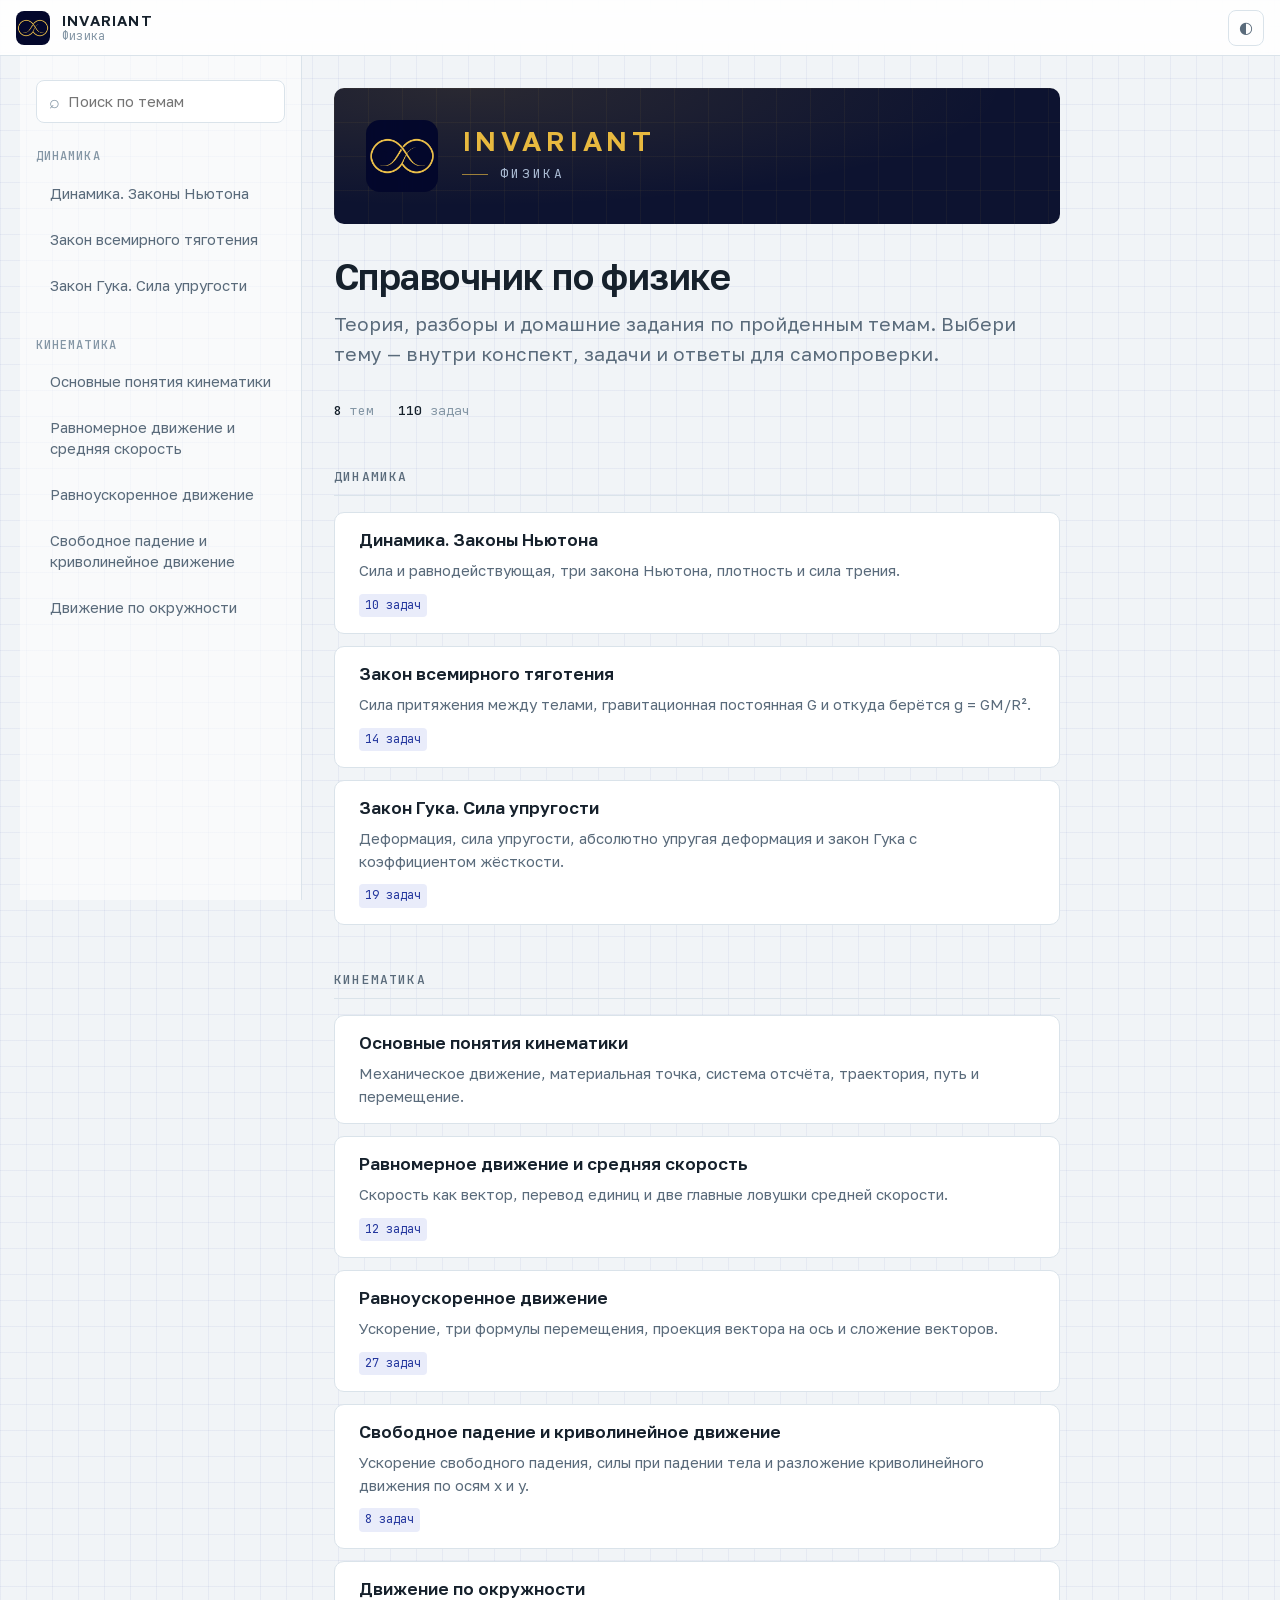
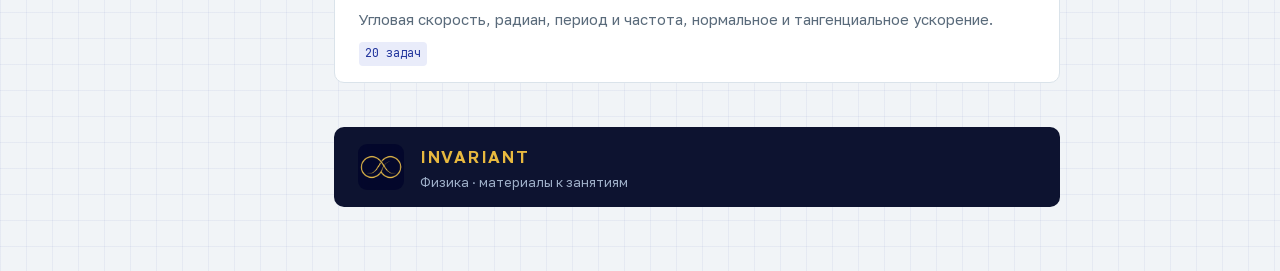
==== commit abcb1be4: "Динамика: три темы с задачами, сайт пересобран Законы Ньютона, закон всемирного тяготения, закон Гук" ====
--- a/docs/index.html
+++ b/docs/index.html
@@ -28,7 +28,7 @@
   <span class="search-icon" aria-hidden="true">⌕</span>
   <input type="search" id="nav-search" placeholder="Поиск по темам" autocomplete="off" aria-label="Поиск по темам">
 </label>
-<div id="nav-list"><div class="nav-group"><h3>Кинематика</h3><ul><li><a href="t/kinematika/osnovnye-ponyatiya.html">Основные понятия кинематики</a></li><li><a href="t/kinematika/srednyaya-skorost.html">Равномерное движение и средняя скорость</a></li><li><a href="t/kinematika/ravnouskorennoe-dvizhenie.html">Равноускоренное движение</a></li><li><a href="t/kinematika/svobodnoe-padenie-i-krivolineynoe-dvizhenie.html">Свободное падение и криволинейное движение</a></li><li><a href="t/kinematika/dvizhenie-po-okruzhnosti.html">Движение по окружности</a></li></ul></div></div>
+<div id="nav-list"><div class="nav-group"><h3>Динамика</h3><ul><li><a href="t/dinamika/zakony-nyutona.html">Динамика. Законы Ньютона</a></li><li><a href="t/dinamika/zakon-vsemirnogo-tyagoteniya.html">Закон всемирного тяготения</a></li><li><a href="t/dinamika/zakon-guka.html">Закон Гука. Сила упругости</a></li></ul></div><div class="nav-group"><h3>Кинематика</h3><ul><li><a href="t/kinematika/osnovnye-ponyatiya.html">Основные понятия кинематики</a></li><li><a href="t/kinematika/srednyaya-skorost.html">Равномерное движение и средняя скорость</a></li><li><a href="t/kinematika/ravnouskorennoe-dvizhenie.html">Равноускоренное движение</a></li><li><a href="t/kinematika/svobodnoe-padenie-i-krivolineynoe-dvizhenie.html">Свободное падение и криволинейное движение</a></li><li><a href="t/kinematika/dvizhenie-po-okruzhnosti.html">Движение по окружности</a></li></ul></div></div>
 <p class="nav-empty" id="nav-empty" hidden>Ничего не нашлось</p>
 </div>
 </nav>
@@ -44,9 +44,9 @@
 <h1>Справочник по физике</h1>
 <p class="lede">Теория, разборы и домашние задания по пройденным темам.
 Выбери тему — внутри конспект, задачи и ответы для самопроверки.</p>
-<p class="stats"><span><b>5</b> тем</span><span><b>67</b> задач</span></p>
+<p class="stats"><span><b>8</b> тем</span><span><b>110</b> задач</span></p>
 </div>
-<section class="index-group"><h2>Кинематика</h2><div class="cards"><a class="card" href="t/kinematika/osnovnye-ponyatiya.html"><span class="card-title">Основные понятия кинематики</span><span class="card-sum">Механическое движение, материальная точка, система отсчёта, траектория, путь и перемещение.</span></a><a class="card" href="t/kinematika/srednyaya-skorost.html"><span class="card-title">Равномерное движение и средняя скорость</span><span class="card-sum">Скорость как вектор, перевод единиц и две главные ловушки средней скорости.</span><span class="card-meta"><span class="chip">12 задач</span></span></a><a class="card" href="t/kinematika/ravnouskorennoe-dvizhenie.html"><span class="card-title">Равноускоренное движение</span><span class="card-sum">Ускорение, три формулы перемещения, проекция вектора на ось и сложение векторов.</span><span class="card-meta"><span class="chip">27 задач</span></span></a><a class="card" href="t/kinematika/svobodnoe-padenie-i-krivolineynoe-dvizhenie.html"><span class="card-title">Свободное падение и криволинейное движение</span><span class="card-sum">Ускорение свободного падения, силы при падении тела и разложение криволинейного движения по осям x и y.</span><span class="card-meta"><span class="chip">8 задач</span></span></a><a class="card" href="t/kinematika/dvizhenie-po-okruzhnosti.html"><span class="card-title">Движение по окружности</span><span class="card-sum">Угловая скорость, радиан, период и частота, нормальное и тангенциальное ускорение.</span><span class="card-meta"><span class="chip">20 задач</span></span></a></div></section>
+<section class="index-group"><h2>Динамика</h2><div class="cards"><a class="card" href="t/dinamika/zakony-nyutona.html"><span class="card-title">Динамика. Законы Ньютона</span><span class="card-sum">Сила и равнодействующая, три закона Ньютона, плотность и сила трения.</span><span class="card-meta"><span class="chip">10 задач</span></span></a><a class="card" href="t/dinamika/zakon-vsemirnogo-tyagoteniya.html"><span class="card-title">Закон всемирного тяготения</span><span class="card-sum">Сила притяжения между телами, гравитационная постоянная G и откуда берётся g = GM/R².</span><span class="card-meta"><span class="chip">14 задач</span></span></a><a class="card" href="t/dinamika/zakon-guka.html"><span class="card-title">Закон Гука. Сила упругости</span><span class="card-sum">Деформация, сила упругости, абсолютно упругая деформация и закон Гука с коэффициентом жёсткости.</span><span class="card-meta"><span class="chip">19 задач</span></span></a></div></section><section class="index-group"><h2>Кинематика</h2><div class="cards"><a class="card" href="t/kinematika/osnovnye-ponyatiya.html"><span class="card-title">Основные понятия кинематики</span><span class="card-sum">Механическое движение, материальная точка, система отсчёта, траектория, путь и перемещение.</span></a><a class="card" href="t/kinematika/srednyaya-skorost.html"><span class="card-title">Равномерное движение и средняя скорость</span><span class="card-sum">Скорость как вектор, перевод единиц и две главные ловушки средней скорости.</span><span class="card-meta"><span class="chip">12 задач</span></span></a><a class="card" href="t/kinematika/ravnouskorennoe-dvizhenie.html"><span class="card-title">Равноускоренное движение</span><span class="card-sum">Ускорение, три формулы перемещения, проекция вектора на ось и сложение векторов.</span><span class="card-meta"><span class="chip">27 задач</span></span></a><a class="card" href="t/kinematika/svobodnoe-padenie-i-krivolineynoe-dvizhenie.html"><span class="card-title">Свободное падение и криволинейное движение</span><span class="card-sum">Ускорение свободного падения, силы при падении тела и разложение криволинейного движения по осям x и y.</span><span class="card-meta"><span class="chip">8 задач</span></span></a><a class="card" href="t/kinematika/dvizhenie-po-okruzhnosti.html"><span class="card-title">Движение по окружности</span><span class="card-sum">Угловая скорость, радиан, период и частота, нормальное и тангенциальное ускорение.</span><span class="card-meta"><span class="chip">20 задач</span></span></a></div></section>
 <aside class="signature">
 <img class="sig-logo" src="assets/img/logo-mark.png" alt="" width="46" height="46">
 <div class="sig-text">
